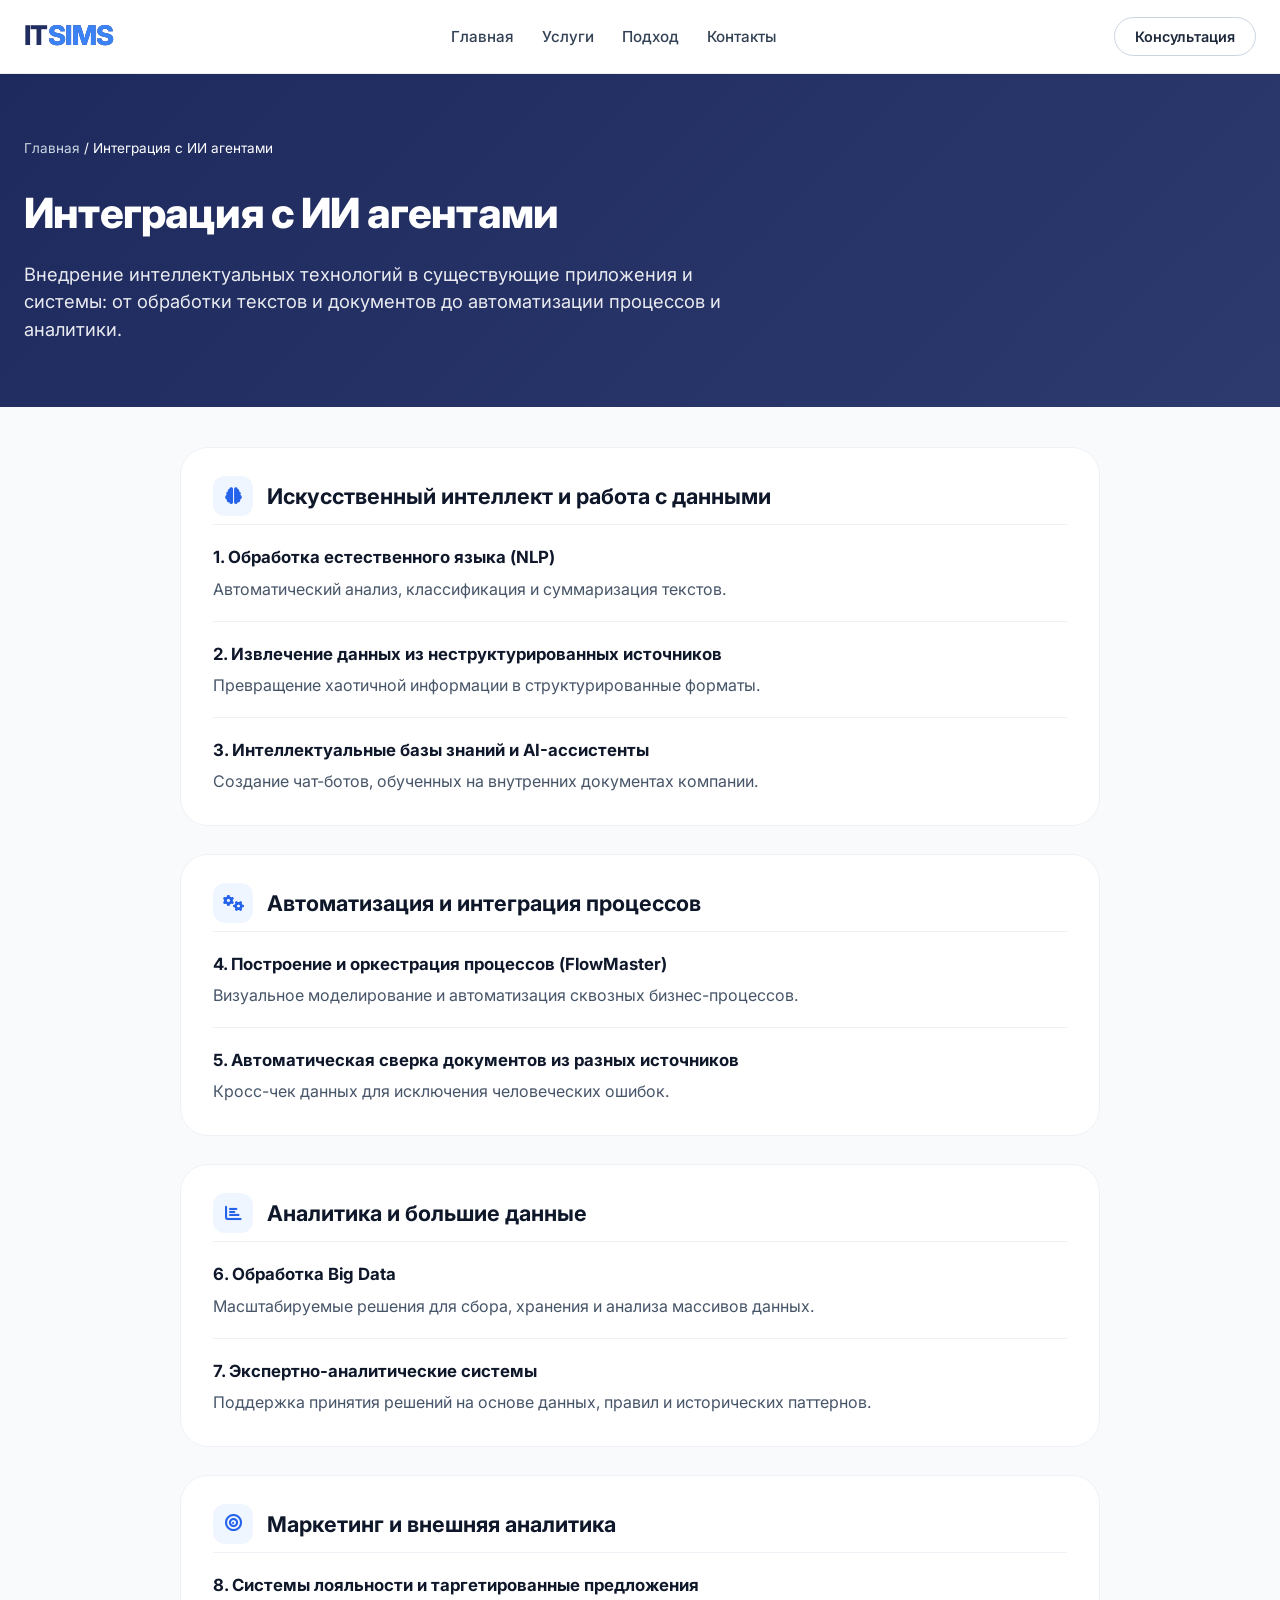
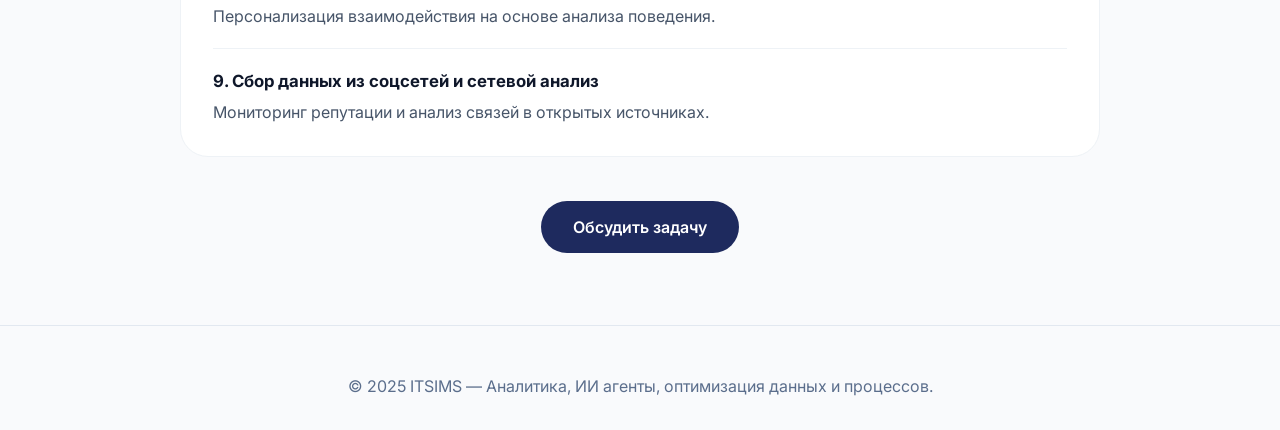
==== ai-agents.html @ 455b8b76 "страница ИИ" ====
<!DOCTYPE html>
<html lang="ru">
<head>
    <meta charset="UTF-8">
    <meta name="viewport" content="width=device-width, initial-scale=1.0, viewport-fit=cover">
    <title>Интеграция с ИИ агентами | ITSIMS</title>
    <link href="https://fonts.googleapis.com/css2?family=Inter:opsz,wght@14..32,300;14..32,400;14..32,500;14..32,600;14..32,700;14..32,800&display=swap" rel="stylesheet">
    <link rel="stylesheet" href="https://cdnjs.cloudflare.com/ajax/libs/font-awesome/6.0.0-beta3/css/all.min.css">
    <style>
        * {
            margin: 0;
            padding: 0;
            box-sizing: border-box;
        }

        body {
            font-family: 'Inter', sans-serif;
            background: #f9fafc;
            color: #1e293b;
            line-height: 1.5;
        }

        .container {
            max-width: 920px;
            margin: 0 auto;
            padding: 0 24px;
        }

        header {
            background: rgba(255, 255, 255, 0.96);
            backdrop-filter: blur(8px);
            box-shadow: 0 1px 3px rgba(0,0,0,0.03);
            position: sticky;
            top: 0;
            z-index: 100;
            border-bottom: 1px solid #e9eef3;
        }

        header .container {
            max-width: 1280px;
        }

        .navbar {
            display: flex;
            justify-content: space-between;
            align-items: center;
            padding: 16px 0;
            flex-wrap: wrap;
            gap: 16px;
        }

        .logo {
            font-size: 1.7rem;
            font-weight: 800;
            letter-spacing: -0.02em;
            background: linear-gradient(135deg, #1E2A5E, #2D3A6E);
            background-clip: text;
            -webkit-background-clip: text;
            color: transparent;
            text-decoration: none;
        }
        .logo span {
            color: #3b82f6;
            background: none;
        }

        .nav-links {
            display: flex;
            gap: 28px;
            list-style: none;
        }
        .nav-links a {
            text-decoration: none;
            font-weight: 500;
            color: #334155;
            transition: color 0.2s;
            font-size: 0.95rem;
        }
        .nav-links a:hover {
            color: #2563eb;
        }

        .btn-outline-light {
            background: white;
            border: 1px solid #cbd5e1;
            padding: 8px 20px;
            border-radius: 40px;
            font-weight: 600;
            font-size: 0.9rem;
            color: #1e293b;
            text-decoration: none;
            display: inline-block;
        }
        .btn-outline-light:hover {
            border-color: #3b82f6;
            background: #f0f4fe;
        }

        .service-hero {
            background: linear-gradient(135deg, #1e2a5e 0%, #2d3a6e 100%);
            padding: 64px 0;
            color: white;
        }
        .service-hero .container {
            max-width: 1280px;
        }
        .service-hero h1 {
            font-size: 2.6rem;
            font-weight: 800;
            margin-bottom: 16px;
            letter-spacing: -0.02em;
        }
        .service-hero p {
            font-size: 1.15rem;
            opacity: 0.9;
            max-width: 720px;
        }

        .breadcrumb {
            margin-bottom: 24px;
            font-size: 0.85rem;
        }
        .breadcrumb a {
            color: #cbd5e1;
            text-decoration: none;
        }
        .breadcrumb a:hover {
            color: white;
        }

        .groups {
            padding: 40px 0 16px;
            display: flex;
            flex-direction: column;
            gap: 28px;
        }

        .group {
            background: white;
            border-radius: 28px;
            border: 1px solid #eef2f6;
            padding: 28px 32px 12px;
        }

        .group-title {
            display: flex;
            align-items: center;
            gap: 14px;
            font-size: 1.35rem;
            font-weight: 700;
            color: #0f172a;
            margin-bottom: 8px;
        }

        .group-title i {
            width: 40px;
            height: 40px;
            display: flex;
            align-items: center;
            justify-content: center;
            border-radius: 12px;
            background: #eff6ff;
            color: #2563eb;
            font-size: 1.05rem;
            flex: 0 0 40px;
        }

        .item {
            padding: 20px 0;
            border-top: 1px solid #eef2f6;
        }

        .item h3 {
            font-size: 1.05rem;
            font-weight: 700;
            margin-bottom: 6px;
            color: #0f172a;
        }

        .item p {
            color: #475569;
        }

        .example[hidden] {
            display: none;
        }

        .cta {
            text-align: center;
            padding: 28px 0 72px;
        }

        .btn-primary {
            background: #1e2a5e;
            color: white;
            padding: 14px 32px;
            border-radius: 40px;
            font-weight: 600;
            text-decoration: none;
            display: inline-block;
        }
        .btn-primary:hover {
            background: #0f1a44;
        }

        footer {
            padding: 48px 0 32px;
            text-align: center;
            color: #5b6e8c;
            border-top: 1px solid #e2e8f0;
        }
        footer .container {
            max-width: 1280px;
        }

        @media (max-width: 768px) {
            .navbar { flex-direction: column; }
            .nav-links { gap: 16px; flex-wrap: wrap; justify-content: center; }
            .service-hero h1 { font-size: 2rem; }
            .group { padding: 22px 18px 8px; }
        }
    </style>
</head>
<body>
<header>
    <div class="container">
        <div class="navbar">
            <a href="index.html" class="logo">IT<span>SIMS</span></a>
            <ul class="nav-links">
                <li><a href="index.html">Главная</a></li>
                <li><a href="index.html#services">Услуги</a></li>
                <li><a href="index.html#approach">Подход</a></li>
                <li><a href="index.html#contact">Контакты</a></li>
            </ul>
            <a href="request.html" class="btn-outline-light">Консультация</a>
        </div>
    </div>
</header>

<section class="service-hero">
    <div class="container">
        <div class="breadcrumb">
            <a href="index.html">Главная</a> / <span>Интеграция с ИИ агентами</span>
        </div>
        <h1>Интеграция с ИИ агентами</h1>
        <p>Внедрение интеллектуальных технологий в существующие приложения и системы: от обработки текстов и документов до автоматизации процессов и аналитики.</p>
    </div>
</section>

<main>
    <div class="container groups">
        <section class="group">
            <h2 class="group-title"><i class="fas fa-brain"></i> Искусственный интеллект и работа с данными</h2>
            <article class="item">
                <h3>1. Обработка естественного языка (NLP)</h3>
                <p>Автоматический анализ, классификация и суммаризация текстов.</p>
                <p class="example" hidden>Пример: извлечение ключевых требований из технических заданий, протоколов совещаний или нормативных документов.</p>
            </article>
            <article class="item">
                <h3>2. Извлечение данных из неструктурированных источников</h3>
                <p>Превращение хаотичной информации в структурированные форматы.</p>
                <p class="example" hidden>Пример: автоматический парсинг и оцифровка данных из сканов смет, актов выполненных работ, PDF-чертежей и рукописных заметок.</p>
            </article>
            <article class="item">
                <h3>3. Интеллектуальные базы знаний и AI-ассистенты</h3>
                <p>Создание чат-ботов, обученных на внутренних документах компании.</p>
                <p class="example" hidden>Пример: корпоративный помощник, который мгновенно отвечает инженерам и менеджерам на вопросы по регламентам, методологиям кодирования или стандартам компании.</p>
            </article>
        </section>

        <section class="group">
            <h2 class="group-title"><i class="fas fa-cogs"></i> Автоматизация и интеграция процессов</h2>
            <article class="item">
                <h3>4. Построение и оркестрация процессов (FlowMaster)</h3>
                <p>Визуальное моделирование и автоматизация сквозных бизнес-процессов.</p>
                <p class="example" hidden>Пример: настройка автоматического маршрута согласования изменений в проекте между заказчиком, проектировщиком и подрядчиком без потери данных.</p>
            </article>
            <article class="item">
                <h3>5. Автоматическая сверка документов из разных источников</h3>
                <p>Кросс-чек данных для исключения человеческих ошибок.</p>
                <p class="example" hidden>Пример: сравнение проектной документации, исполнительной документации и данных из ERP-системы (например, 1С) на предмет расхождений в объемах или идентификаторах.</p>
            </article>
        </section>

        <section class="group">
            <h2 class="group-title"><i class="fas fa-chart-bar"></i> Аналитика и большие данные</h2>
            <article class="item">
                <h3>6. Обработка Big Data</h3>
                <p>Масштабируемые решения для сбора, хранения и анализа массивов данных.</p>
                <p class="example" hidden>Пример: сквозной мониторинг параметров тысяч объектов строительства в реальном времени с интеграцией данных из IoT-датчиков и учетных систем.</p>
            </article>
            <article class="item">
                <h3>7. Экспертно-аналитические системы</h3>
                <p>Поддержка принятия решений на основе данных, правил и исторических паттернов.</p>
                <p class="example" hidden>Пример: прогнозирование рисков срыва сроков или отклонения от сметы на основе анализа исторических данных по аналогичным проектам.</p>
            </article>
        </section>

        <section class="group">
            <h2 class="group-title"><i class="fas fa-bullseye"></i> Маркетинг и внешняя аналитика</h2>
            <article class="item">
                <h3>8. Системы лояльности и таргетированные предложения</h3>
                <p>Персонализация взаимодействия на основе анализа поведения.</p>
                <p class="example" hidden>Пример: формирование индивидуальных коммерческих предложений для подрядчиков и партнеров на основе истории их взаимодействий и потребностей.</p>
            </article>
            <article class="item">
                <h3>9. Сбор данных из соцсетей и сетевой анализ</h3>
                <p>Мониторинг репутации и анализ связей в открытых источниках.</p>
                <p class="example" hidden>Пример: анализ настроений вокруг бренда или выявление ключевых игроков, надежных подрядчиков и новых рыночных трендов через анализ графа связей.</p>
            </article>
        </section>
    </div>

    <div class="cta">
        <a href="request.html" class="btn-primary">Обсудить задачу</a>
    </div>
</main>

<footer>
    <div class="container">
        <p>© 2025 ITSIMS — Аналитика, ИИ агенты, оптимизация данных и процессов.</p>
    </div>
</footer>
</body>
</html>
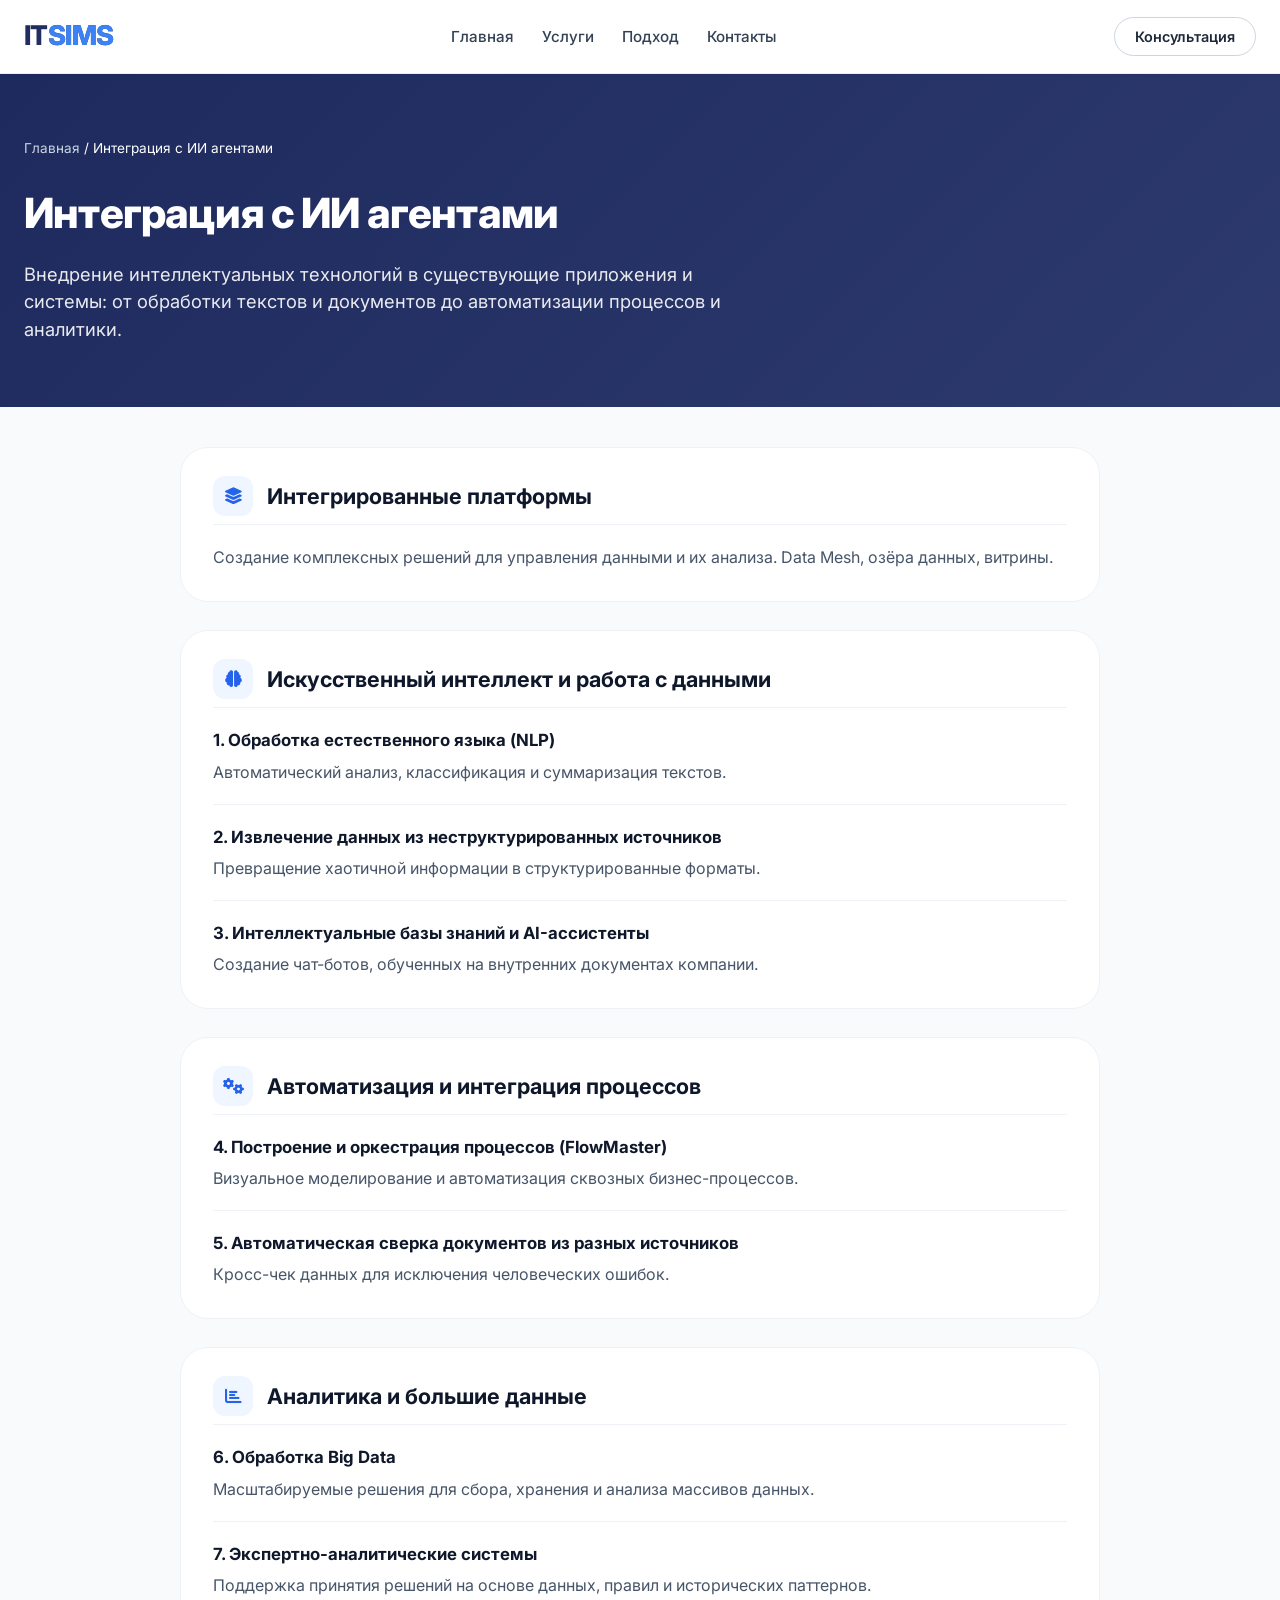
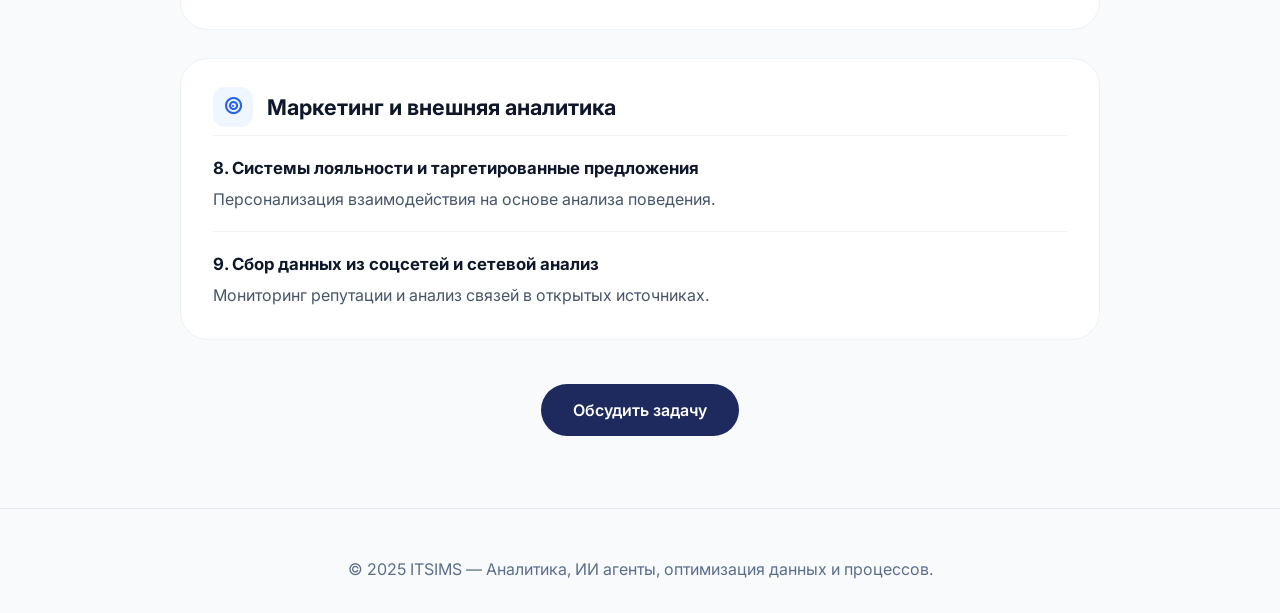
==== commit 8bf9a6d8: "убрал блок интгегр платформы" ====
--- a/ai-agents.html
+++ b/ai-agents.html
@@ -250,6 +250,13 @@
 <main>
     <div class="container groups">
         <section class="group">
+            <h2 class="group-title"><i class="fas fa-layer-group"></i> Интегрированные платформы</h2>
+            <article class="item">
+                <p>Создание комплексных решений для управления данными и их анализа. Data Mesh, озёра данных, витрины.</p>
+            </article>
+        </section>
+
+        <section class="group">
             <h2 class="group-title"><i class="fas fa-brain"></i> Искусственный интеллект и работа с данными</h2>
             <article class="item">
                 <h3>1. Обработка естественного языка (NLP)</h3>
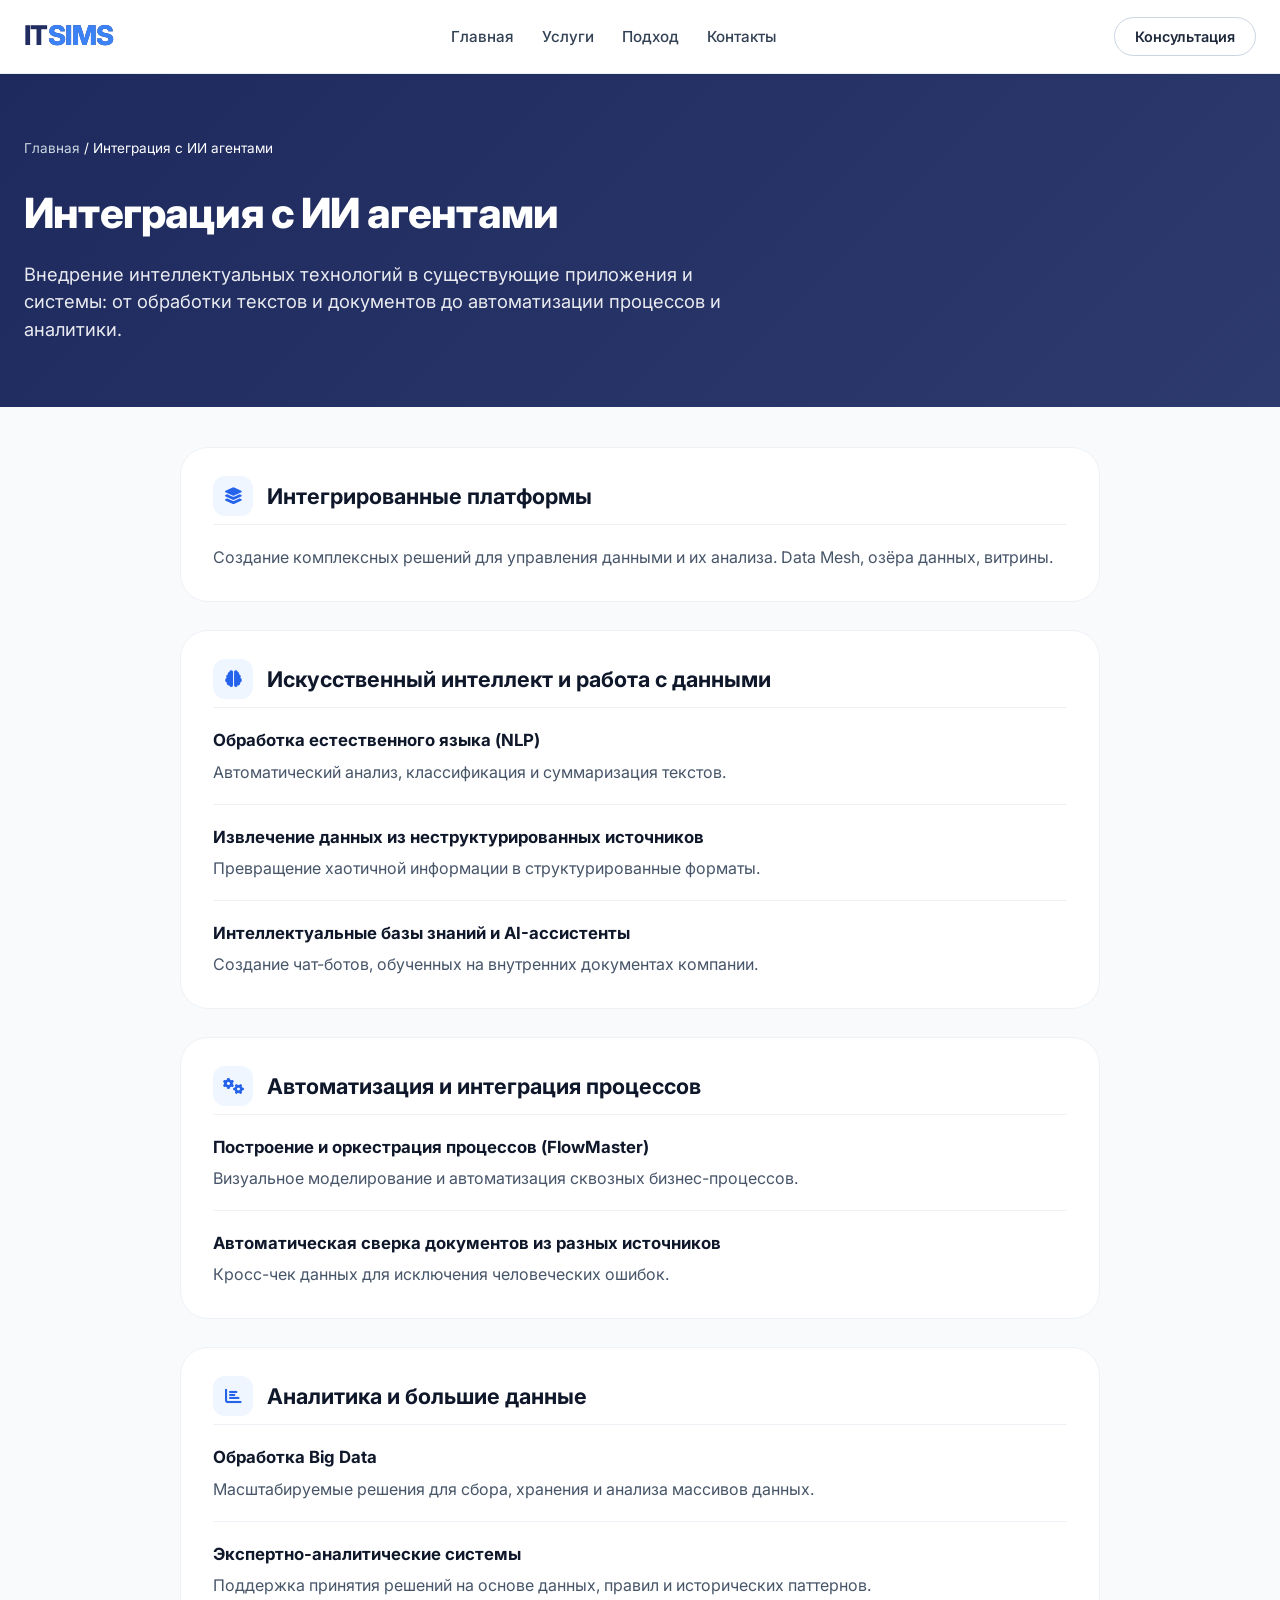
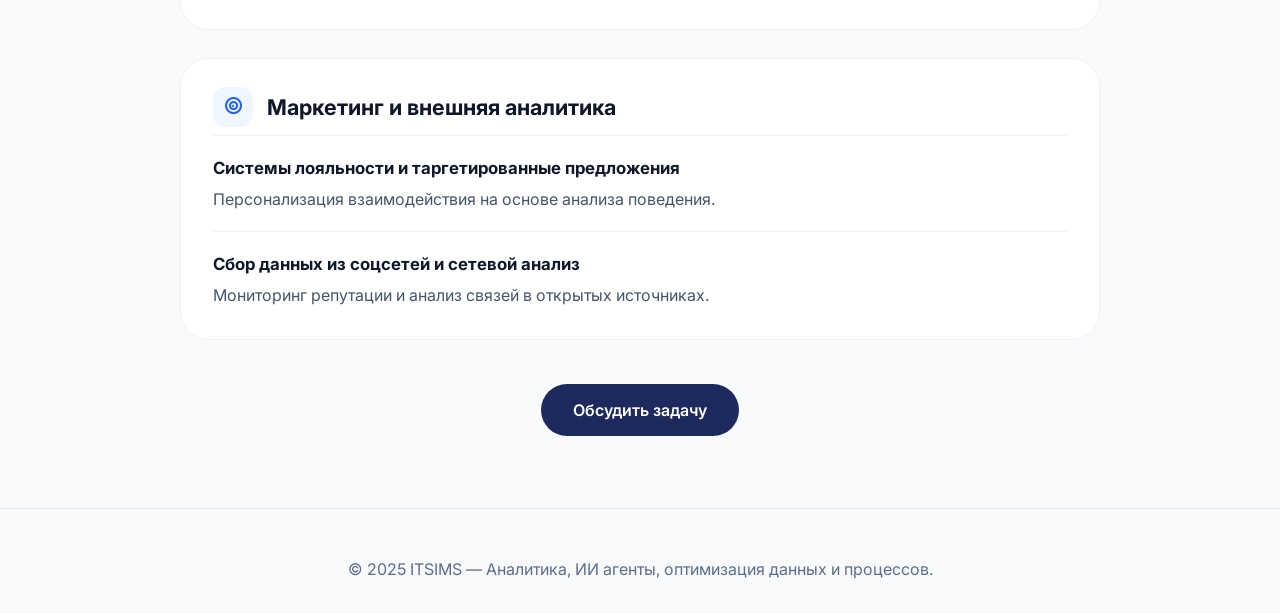
==== commit cbfaf983: "дел нумерик" ====
--- a/ai-agents.html
+++ b/ai-agents.html
@@ -259,17 +259,17 @@
         <section class="group">
             <h2 class="group-title"><i class="fas fa-brain"></i> Искусственный интеллект и работа с данными</h2>
             <article class="item">
-                <h3>1. Обработка естественного языка (NLP)</h3>
+                <h3>Обработка естественного языка (NLP)</h3>
                 <p>Автоматический анализ, классификация и суммаризация текстов.</p>
                 <p class="example" hidden>Пример: извлечение ключевых требований из технических заданий, протоколов совещаний или нормативных документов.</p>
             </article>
             <article class="item">
-                <h3>2. Извлечение данных из неструктурированных источников</h3>
+                <h3>Извлечение данных из неструктурированных источников</h3>
                 <p>Превращение хаотичной информации в структурированные форматы.</p>
                 <p class="example" hidden>Пример: автоматический парсинг и оцифровка данных из сканов смет, актов выполненных работ, PDF-чертежей и рукописных заметок.</p>
             </article>
             <article class="item">
-                <h3>3. Интеллектуальные базы знаний и AI-ассистенты</h3>
+                <h3>Интеллектуальные базы знаний и AI-ассистенты</h3>
                 <p>Создание чат-ботов, обученных на внутренних документах компании.</p>
                 <p class="example" hidden>Пример: корпоративный помощник, который мгновенно отвечает инженерам и менеджерам на вопросы по регламентам, методологиям кодирования или стандартам компании.</p>
             </article>
@@ -278,12 +278,12 @@
         <section class="group">
             <h2 class="group-title"><i class="fas fa-cogs"></i> Автоматизация и интеграция процессов</h2>
             <article class="item">
-                <h3>4. Построение и оркестрация процессов (FlowMaster)</h3>
+                <h3>Построение и оркестрация процессов (FlowMaster)</h3>
                 <p>Визуальное моделирование и автоматизация сквозных бизнес-процессов.</p>
                 <p class="example" hidden>Пример: настройка автоматического маршрута согласования изменений в проекте между заказчиком, проектировщиком и подрядчиком без потери данных.</p>
             </article>
             <article class="item">
-                <h3>5. Автоматическая сверка документов из разных источников</h3>
+                <h3>Автоматическая сверка документов из разных источников</h3>
                 <p>Кросс-чек данных для исключения человеческих ошибок.</p>
                 <p class="example" hidden>Пример: сравнение проектной документации, исполнительной документации и данных из ERP-системы (например, 1С) на предмет расхождений в объемах или идентификаторах.</p>
             </article>
@@ -292,12 +292,12 @@
         <section class="group">
             <h2 class="group-title"><i class="fas fa-chart-bar"></i> Аналитика и большие данные</h2>
             <article class="item">
-                <h3>6. Обработка Big Data</h3>
+                <h3>Обработка Big Data</h3>
                 <p>Масштабируемые решения для сбора, хранения и анализа массивов данных.</p>
                 <p class="example" hidden>Пример: сквозной мониторинг параметров тысяч объектов строительства в реальном времени с интеграцией данных из IoT-датчиков и учетных систем.</p>
             </article>
             <article class="item">
-                <h3>7. Экспертно-аналитические системы</h3>
+                <h3>Экспертно-аналитические системы</h3>
                 <p>Поддержка принятия решений на основе данных, правил и исторических паттернов.</p>
                 <p class="example" hidden>Пример: прогнозирование рисков срыва сроков или отклонения от сметы на основе анализа исторических данных по аналогичным проектам.</p>
             </article>
@@ -306,12 +306,12 @@
         <section class="group">
             <h2 class="group-title"><i class="fas fa-bullseye"></i> Маркетинг и внешняя аналитика</h2>
             <article class="item">
-                <h3>8. Системы лояльности и таргетированные предложения</h3>
+                <h3>Системы лояльности и таргетированные предложения</h3>
                 <p>Персонализация взаимодействия на основе анализа поведения.</p>
                 <p class="example" hidden>Пример: формирование индивидуальных коммерческих предложений для подрядчиков и партнеров на основе истории их взаимодействий и потребностей.</p>
             </article>
             <article class="item">
-                <h3>9. Сбор данных из соцсетей и сетевой анализ</h3>
+                <h3>Сбор данных из соцсетей и сетевой анализ</h3>
                 <p>Мониторинг репутации и анализ связей в открытых источниках.</p>
                 <p class="example" hidden>Пример: анализ настроений вокруг бренда или выявление ключевых игроков, надежных подрядчиков и новых рыночных трендов через анализ графа связей.</p>
             </article>
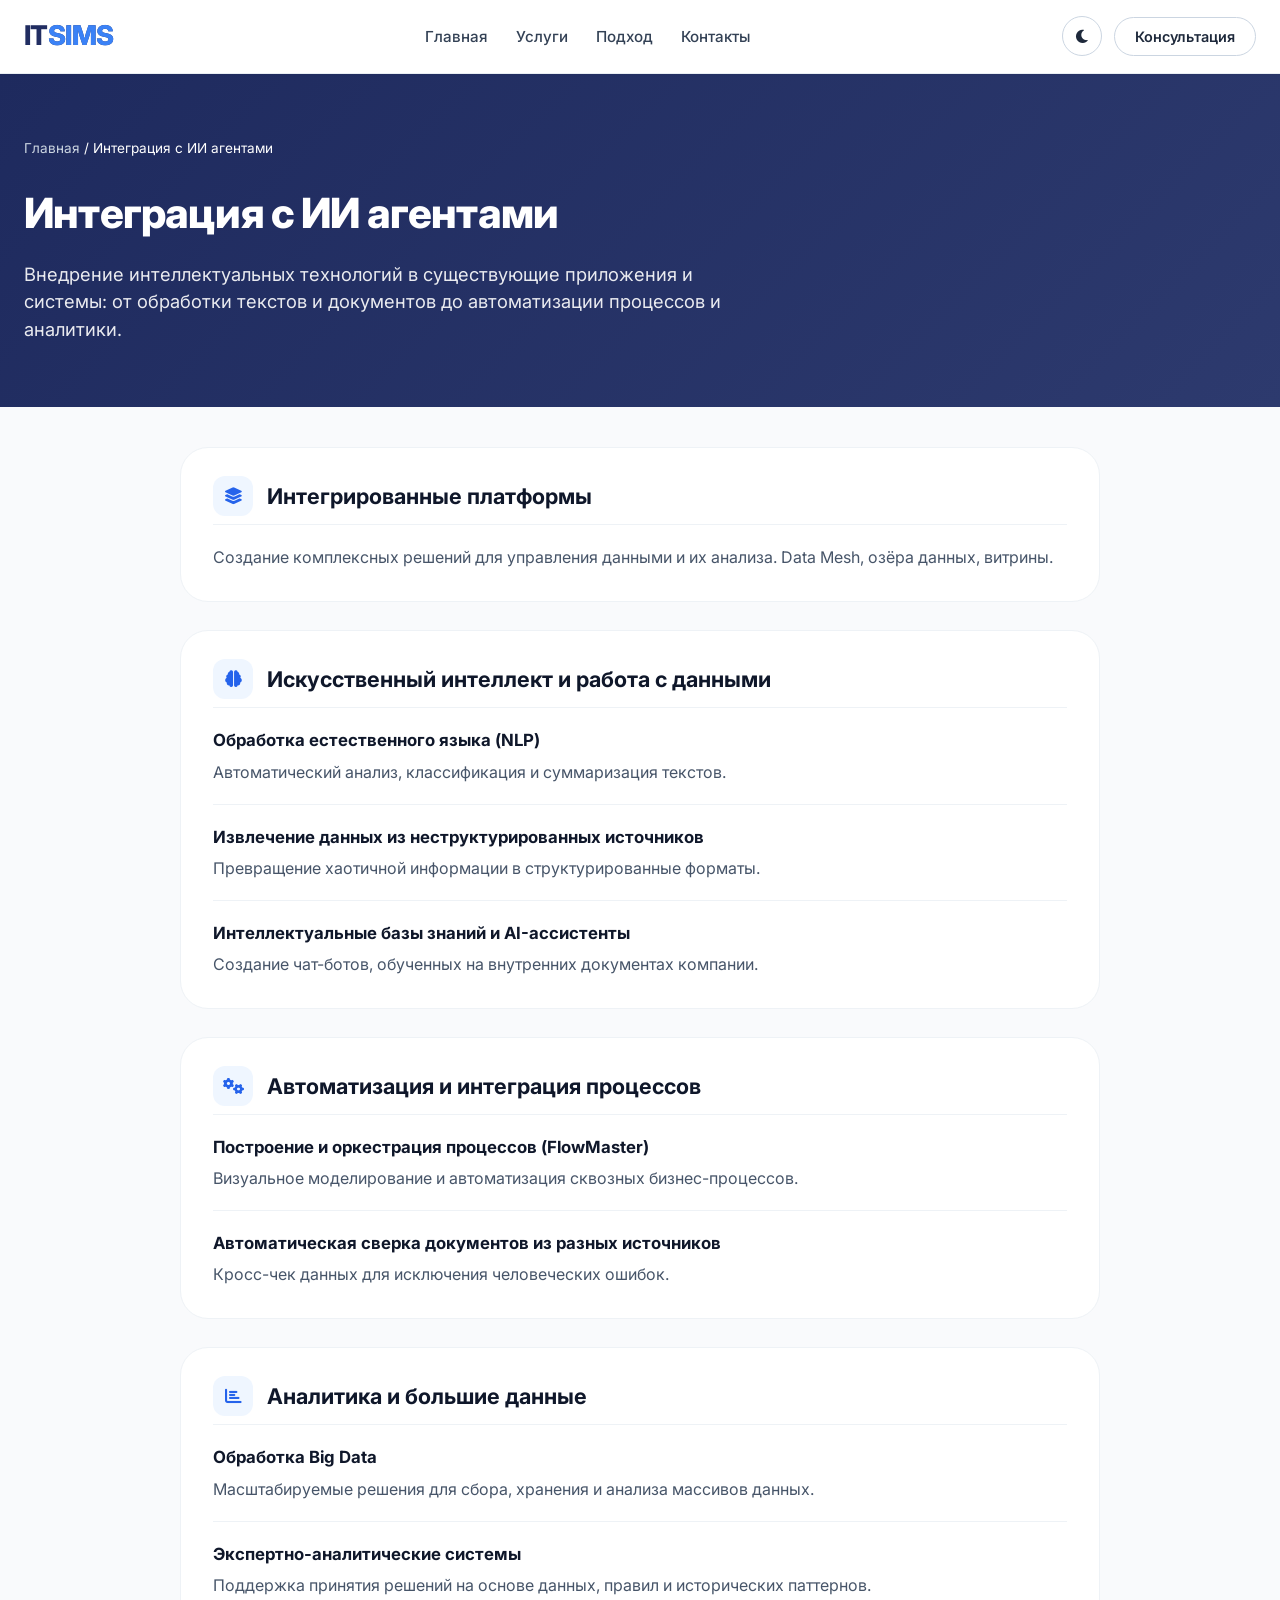
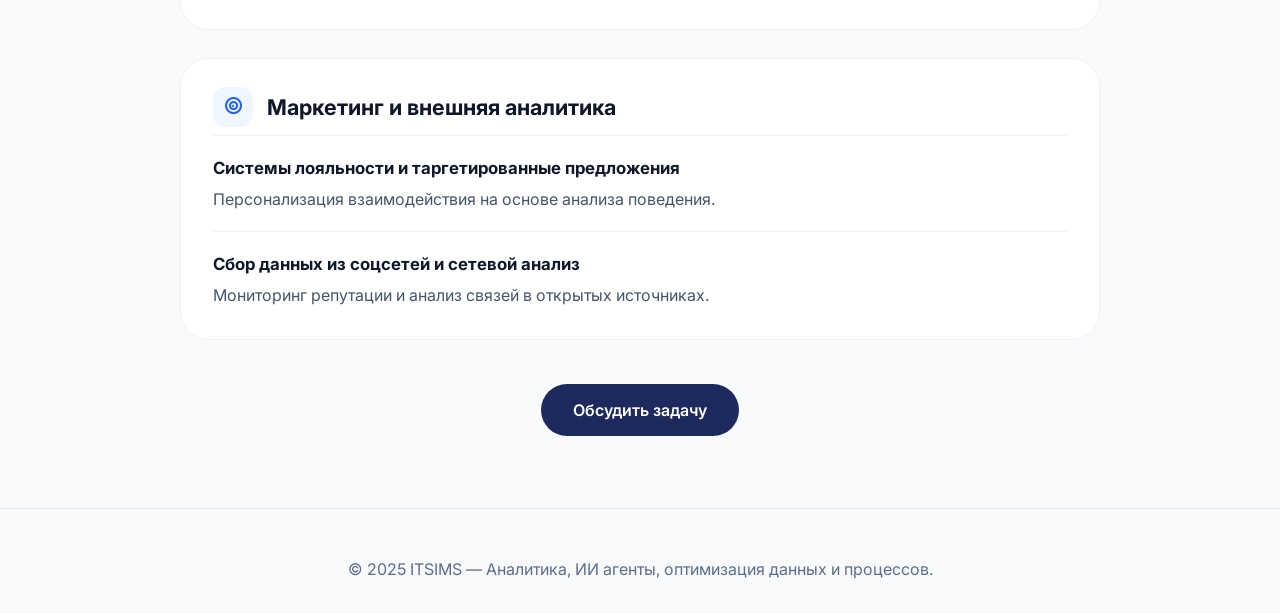
==== commit 4fe88b36: "темная тема" ====
--- a/ai-agents.html
+++ b/ai-agents.html
@@ -4,8 +4,18 @@
     <meta charset="UTF-8">
     <meta name="viewport" content="width=device-width, initial-scale=1.0, viewport-fit=cover">
     <title>Интеграция с ИИ агентами | ITSIMS</title>
+    <script>
+        (function () {
+            try {
+                if (localStorage.getItem('itsims-theme') === 'dark') {
+                    document.documentElement.setAttribute('data-theme', 'dark');
+                }
+            } catch (e) {}
+        })();
+    </script>
     <link href="https://fonts.googleapis.com/css2?family=Inter:opsz,wght@14..32,300;14..32,400;14..32,500;14..32,600;14..32,700;14..32,800&display=swap" rel="stylesheet">
     <link rel="stylesheet" href="https://cdnjs.cloudflare.com/ajax/libs/font-awesome/6.0.0-beta3/css/all.min.css">
+    <link rel="stylesheet" href="theme.css">
     <style>
         * {
             margin: 0;
@@ -211,6 +221,53 @@
         }
         footer .container {
             max-width: 1280px;
+        }
+
+        html[data-theme="dark"] body {
+            background: #0b1220;
+            color: #e2e8f0;
+        }
+        html[data-theme="dark"] header {
+            background: rgba(15, 23, 42, 0.92);
+            border-bottom-color: #1e293b;
+            box-shadow: none;
+        }
+        html[data-theme="dark"] .nav-links a {
+            color: #cbd5e1;
+        }
+        html[data-theme="dark"] .nav-links a:hover {
+            color: #93c5fd;
+        }
+        html[data-theme="dark"] .btn-outline-light {
+            background: #1e293b;
+            border-color: #334155;
+            color: #e2e8f0;
+        }
+        html[data-theme="dark"] .btn-outline-light:hover {
+            border-color: #60a5fa;
+            background: #243247;
+        }
+        html[data-theme="dark"] .group {
+            background: #111827;
+            border-color: #1e293b;
+        }
+        html[data-theme="dark"] .group-title,
+        html[data-theme="dark"] .item h3 {
+            color: #f8fafc;
+        }
+        html[data-theme="dark"] .group-title i {
+            background: #1e3a5f;
+            color: #93c5fd;
+        }
+        html[data-theme="dark"] .item {
+            border-top-color: #1e293b;
+        }
+        html[data-theme="dark"] .item p {
+            color: #94a3b8;
+        }
+        html[data-theme="dark"] footer {
+            border-top-color: #1e293b;
+            color: #64748b;
         }
 
         @media (max-width: 768px) {
@@ -232,7 +289,10 @@
                 <li><a href="index.html#approach">Подход</a></li>
                 <li><a href="index.html#contact">Контакты</a></li>
             </ul>
-            <a href="request.html" class="btn-outline-light">Консультация</a>
+            <div class="nav-actions">
+                <button type="button" class="theme-toggle" aria-label="Включить тёмную тему"><i class="fas fa-moon"></i></button>
+                <a href="request.html" class="btn-outline-light">Консультация</a>
+            </div>
         </div>
     </div>
 </header>
@@ -328,5 +388,6 @@
         <p>© 2025 ITSIMS — Аналитика, ИИ агенты, оптимизация данных и процессов.</p>
     </div>
 </footer>
+<script src="theme.js"></script>
 </body>
 </html>
--- a/theme.css
+++ b/theme.css
@@ -0,0 +1,40 @@
+.nav-actions {
+    display: flex;
+    align-items: center;
+    gap: 12px;
+    flex-wrap: wrap;
+}
+
+.theme-toggle {
+    width: 40px;
+    height: 40px;
+    border-radius: 50%;
+    border: 1px solid #cbd5e1;
+    background: #ffffff;
+    color: #1e293b;
+    cursor: pointer;
+    display: inline-flex;
+    align-items: center;
+    justify-content: center;
+    font-size: 0.95rem;
+    transition: border-color 0.2s, background 0.2s, color 0.2s;
+    flex: 0 0 auto;
+}
+
+.theme-toggle:hover {
+    border-color: #3b82f6;
+    background: #f0f4fe;
+    color: #1e2a5e;
+}
+
+html[data-theme="dark"] .theme-toggle {
+    background: #1e293b;
+    border-color: #334155;
+    color: #e2e8f0;
+}
+
+html[data-theme="dark"] .theme-toggle:hover {
+    border-color: #60a5fa;
+    background: #243247;
+    color: #f8fafc;
+}
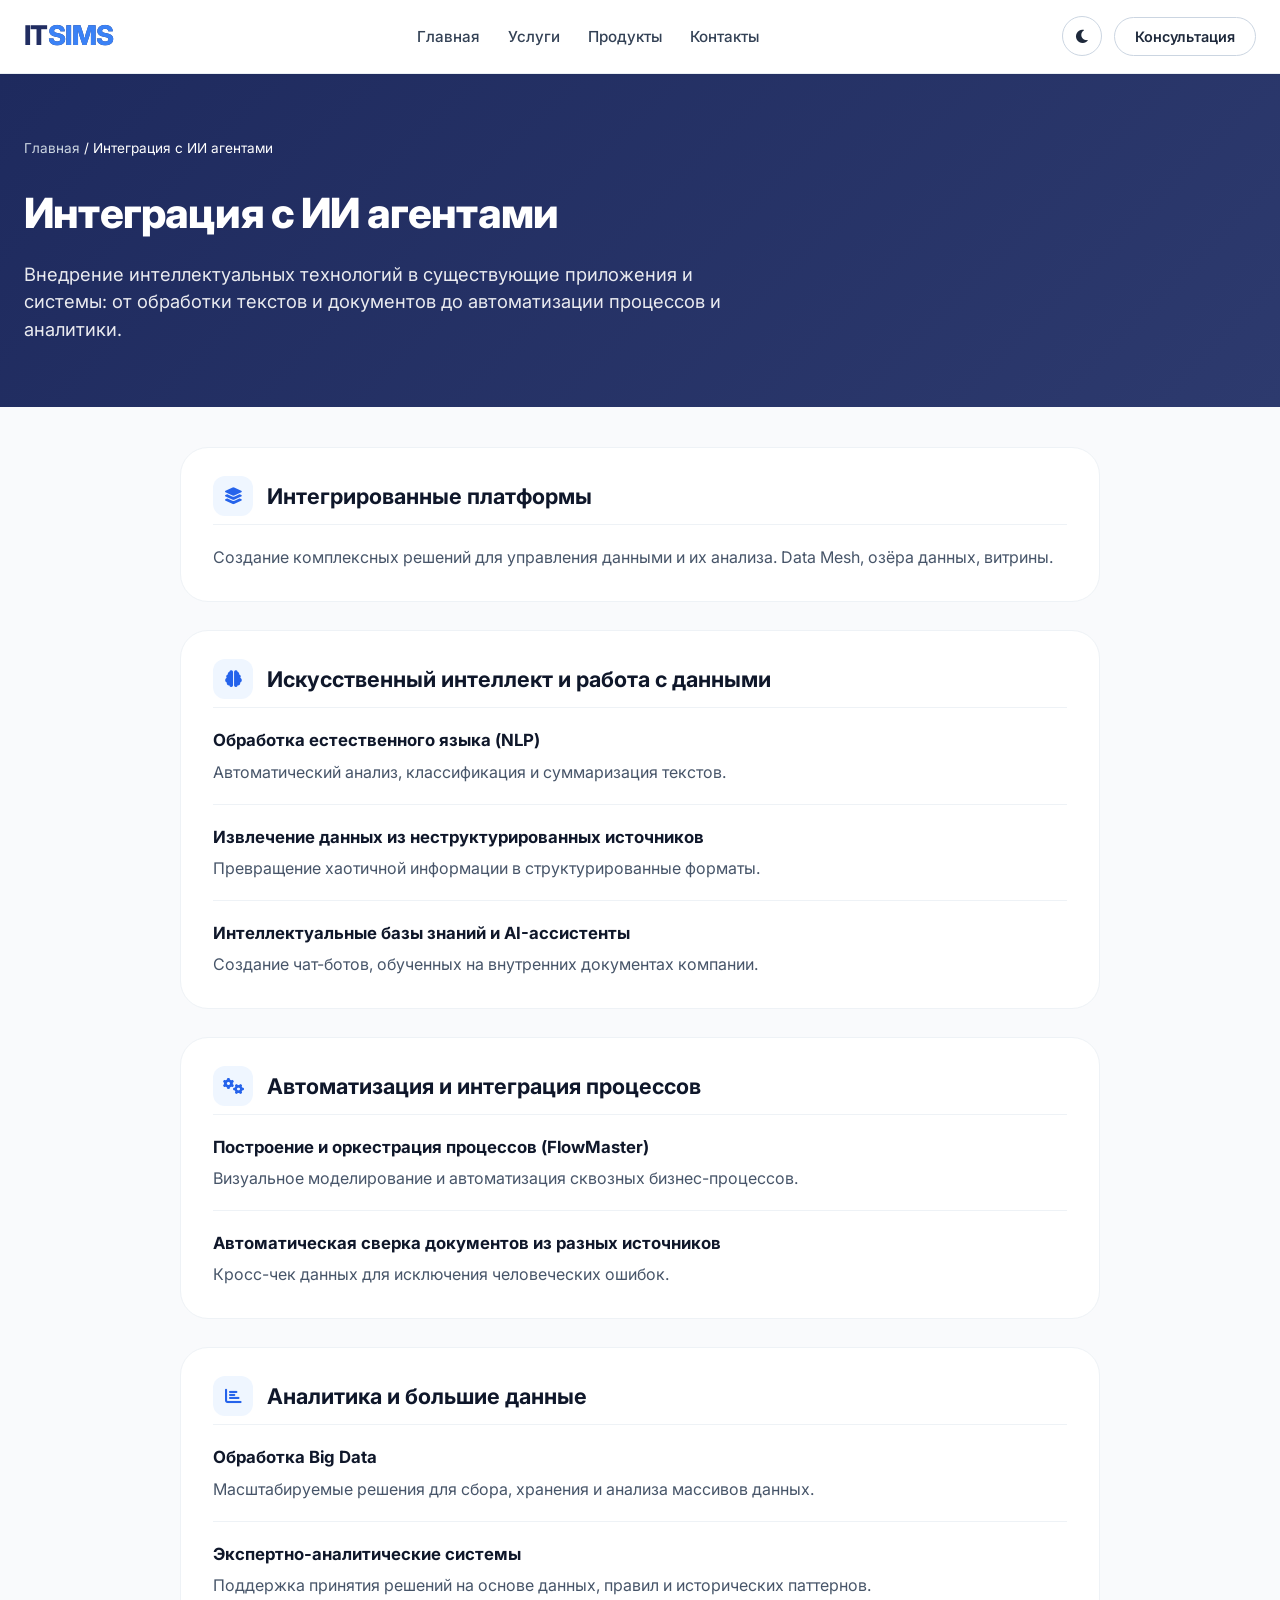
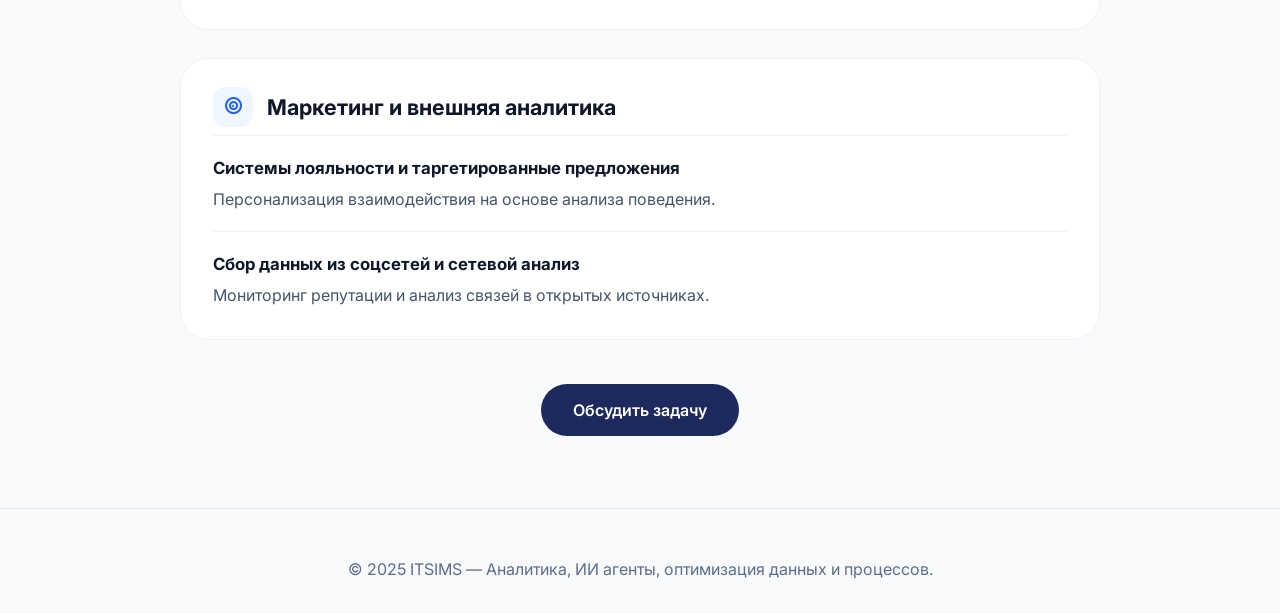
==== commit 8034bc1a: "продукты+заказная разработка" ====
--- a/ai-agents.html
+++ b/ai-agents.html
@@ -286,7 +286,7 @@
             <ul class="nav-links">
                 <li><a href="index.html">Главная</a></li>
                 <li><a href="index.html#services">Услуги</a></li>
-                <li><a href="index.html#approach">Подход</a></li>
+                <li><a href="products.html">Продукты</a></li>
                 <li><a href="index.html#contact">Контакты</a></li>
             </ul>
             <div class="nav-actions">
